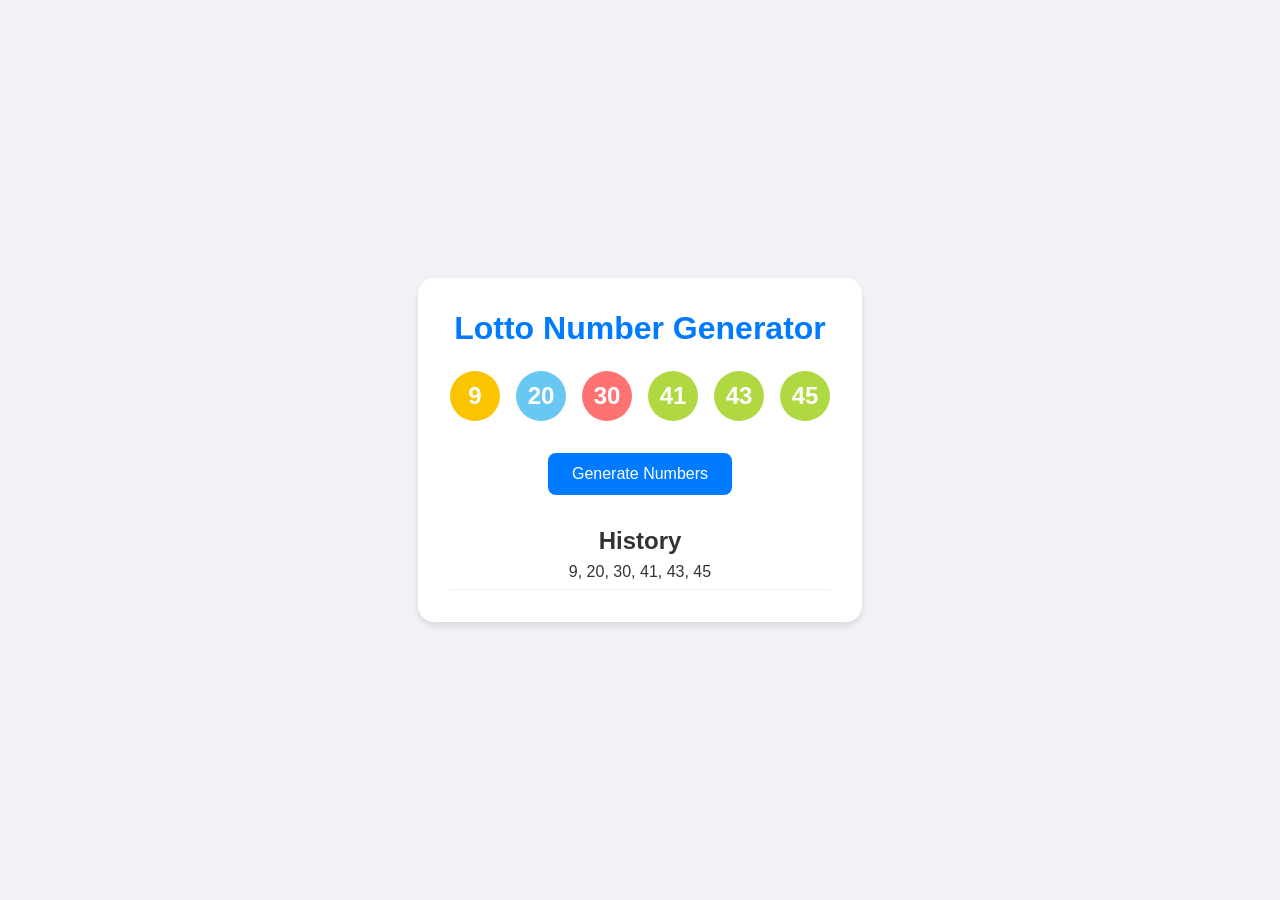
==== index.html @ bb6520f1 "Implement Lotto Number Generator and add blueprint" ====
<!DOCTYPE html>
<html lang="en">
<head>
    <meta charset="UTF-8">
    <meta name="viewport" content="width=device-width, initial-scale=1.0">
    <title>Lotto Number Generator</title>
    <link rel="stylesheet" href="style.css">
</head>
<body>
    <div class="container">
        <h1>Lotto Number Generator</h1>
        <div class="number-display">
            <lotto-numbers></lotto-numbers>
        </div>
        <button id="generate-btn">Generate Numbers</button>
        <div class="history">
            <h2>History</h2>
            <ul id="history-list"></ul>
        </div>
    </div>
    <script src="main.js"></script>
</body>
</html>
---- style.css ----
* {
    box-sizing: border-box;
    margin: 0;
    padding: 0;
}

body {
    font-family: sans-serif;
    background-color: #f0f2f5;
    color: #333;
    display: flex;
    justify-content: center;
    align-items: center;
    min-height: 100vh;
}

.container {
    background-color: #fff;
    padding: 2rem;
    border-radius: 1rem;
    box-shadow: 0 4px 6px rgba(0, 0, 0, 0.1);
    text-align: center;
}

h1 {
    margin-bottom: 1.5rem;
    color: #007bff;
}

.number-display {
    display: flex;
    justify-content: center;
    margin-bottom: 2rem;
}

#generate-btn {
    background-color: #007bff;
    color: #fff;
    border: none;
    padding: 0.75rem 1.5rem;
    border-radius: 0.5rem;
    font-size: 1rem;
    cursor: pointer;
    transition: background-color 0.3s ease;
}

#generate-btn:hover {
    background-color: #0056b3;
}

.history {
    margin-top: 2rem;
}

#history-list {
    list-style: none;
    padding: 0;
    max-height: 200px;
    overflow-y: auto;
}

#history-list li {
    padding: 0.5rem;
    border-bottom: 1px solid #eee;
}

@media (max-width: 480px) {
    .container {
        padding: 1.5rem;
    }
}
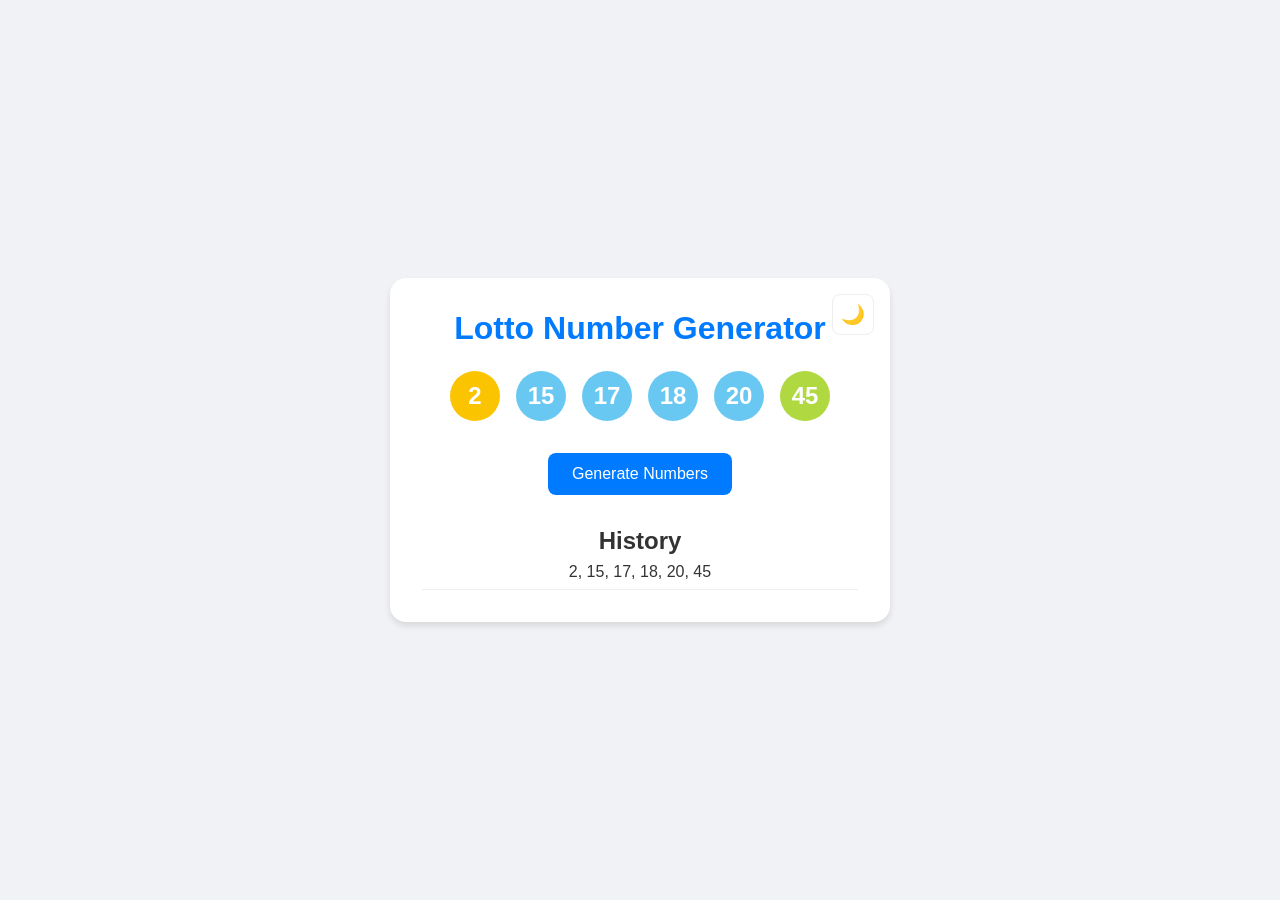
==== commit 934369a2: "feat: add dark/light mode toggle with persistence" ====
--- a/index.html
+++ b/index.html
@@ -8,6 +8,7 @@
 </head>
 <body>
     <div class="container">
+        <button id="theme-toggle" aria-label="Toggle dark mode">🌙</button>
         <h1>Lotto Number Generator</h1>
         <div class="number-display">
             <lotto-numbers></lotto-numbers>
--- a/style.css
+++ b/style.css
@@ -1,3 +1,23 @@
+:root {
+    --bg-color: #f0f2f5;
+    --text-color: #333;
+    --container-bg: #fff;
+    --primary-color: #007bff;
+    --primary-hover: #0056b3;
+    --border-color: #eee;
+    --shadow-color: rgba(0, 0, 0, 0.1);
+}
+
+.dark-mode {
+    --bg-color: #18191a;
+    --text-color: #e4e6eb;
+    --container-bg: #242526;
+    --primary-color: #4da3ff;
+    --primary-hover: #357abd;
+    --border-color: #3e4042;
+    --shadow-color: rgba(0, 0, 0, 0.3);
+}
+
 * {
     box-sizing: border-box;
     margin: 0;
@@ -6,25 +26,29 @@
 
 body {
     font-family: sans-serif;
-    background-color: #f0f2f5;
-    color: #333;
+    background-color: var(--bg-color);
+    color: var(--text-color);
     display: flex;
     justify-content: center;
     align-items: center;
     min-height: 100vh;
+    transition: background-color 0.3s, color 0.3s;
 }
 
 .container {
-    background-color: #fff;
+    background-color: var(--container-bg);
     padding: 2rem;
     border-radius: 1rem;
-    box-shadow: 0 4px 6px rgba(0, 0, 0, 0.1);
+    box-shadow: 0 4px 6px var(--shadow-color);
     text-align: center;
+    position: relative;
+    max-width: 500px;
+    width: 90%;
 }
 
 h1 {
     margin-bottom: 1.5rem;
-    color: #007bff;
+    color: var(--primary-color);
 }
 
 .number-display {
@@ -34,7 +58,7 @@
 }
 
 #generate-btn {
-    background-color: #007bff;
+    background-color: var(--primary-color);
     color: #fff;
     border: none;
     padding: 0.75rem 1.5rem;
@@ -45,7 +69,7 @@
 }
 
 #generate-btn:hover {
-    background-color: #0056b3;
+    background-color: var(--primary-hover);
 }
 
 .history {
@@ -61,7 +85,23 @@
 
 #history-list li {
     padding: 0.5rem;
-    border-bottom: 1px solid #eee;
+    border-bottom: 1px solid var(--border-color);
+}
+
+#theme-toggle {
+    position: absolute;
+    top: 1rem;
+    right: 1rem;
+    background: none;
+    border: 1px solid var(--border-color);
+    padding: 0.5rem;
+    border-radius: 0.5rem;
+    cursor: pointer;
+    color: var(--text-color);
+    font-size: 1.2rem;
+    display: flex;
+    align-items: center;
+    justify-content: center;
 }
 
 @media (max-width: 480px) {
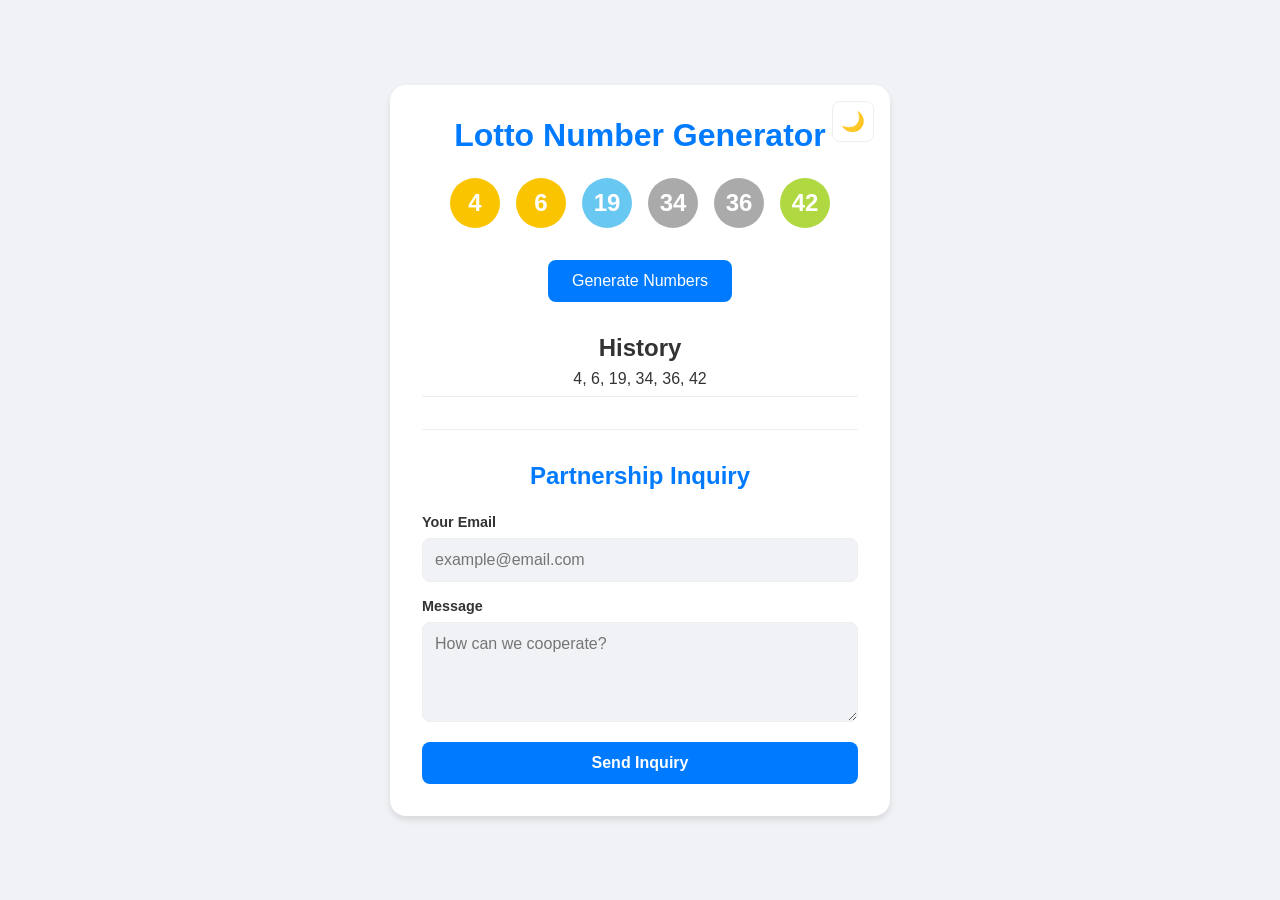
==== commit 3ebbc97a: "feat: add Formspree partnership inquiry form" ====
--- a/index.html
+++ b/index.html
@@ -18,6 +18,20 @@
             <h2>History</h2>
             <ul id="history-list"></ul>
         </div>
+        <div class="contact-form">
+            <h2>Partnership Inquiry</h2>
+            <form action="https://formspree.io/f/your-form-id" method="POST">
+                <div class="form-group">
+                    <label for="email">Your Email</label>
+                    <input type="email" id="email" name="email" required placeholder="example@email.com">
+                </div>
+                <div class="form-group">
+                    <label for="message">Message</label>
+                    <textarea id="message" name="message" required placeholder="How can we cooperate?"></textarea>
+                </div>
+                <button type="submit" class="submit-btn">Send Inquiry</button>
+            </form>
+        </div>
     </div>
     <script src="main.js"></script>
 </body>
--- a/style.css
+++ b/style.css
@@ -88,6 +88,64 @@
     border-bottom: 1px solid var(--border-color);
 }
 
+.contact-form {
+    margin-top: 2rem;
+    padding-top: 2rem;
+    border-top: 1px solid var(--border-color);
+    text-align: left;
+}
+
+.contact-form h2 {
+    text-align: center;
+    margin-bottom: 1.5rem;
+    color: var(--primary-color);
+}
+
+.form-group {
+    margin-bottom: 1rem;
+}
+
+.form-group label {
+    display: block;
+    margin-bottom: 0.5rem;
+    font-weight: bold;
+    font-size: 0.9rem;
+}
+
+.form-group input,
+.form-group textarea {
+    width: 100%;
+    padding: 0.75rem;
+    border: 1px solid var(--border-color);
+    border-radius: 0.5rem;
+    background-color: var(--bg-color);
+    color: var(--text-color);
+    font-family: inherit;
+    font-size: 1rem;
+}
+
+.form-group textarea {
+    height: 100px;
+    resize: vertical;
+}
+
+.submit-btn {
+    width: 100%;
+    background-color: var(--primary-color);
+    color: #fff;
+    border: none;
+    padding: 0.75rem;
+    border-radius: 0.5rem;
+    font-size: 1rem;
+    cursor: pointer;
+    transition: background-color 0.3s;
+    font-weight: bold;
+}
+
+.submit-btn:hover {
+    background-color: var(--primary-hover);
+}
+
 #theme-toggle {
     position: absolute;
     top: 1rem;
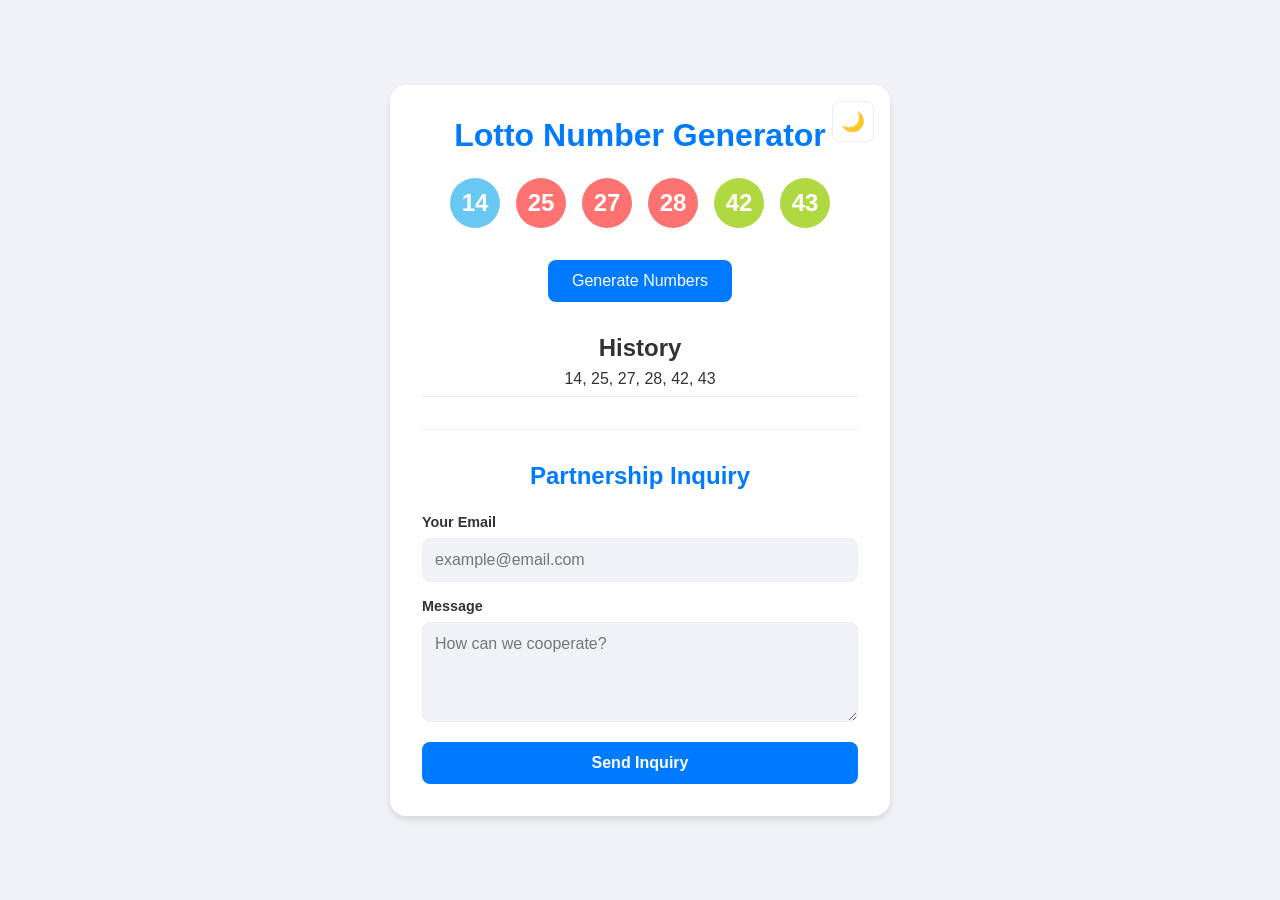
==== commit 2ee75b22: "fix: update Formspree endpoint URL" ====
--- a/index.html
+++ b/index.html
@@ -20,7 +20,7 @@
         </div>
         <div class="contact-form">
             <h2>Partnership Inquiry</h2>
-            <form action="https://formspree.io/f/your-form-id" method="POST">
+            <form action="https://formspree.io/f/mvzyprjo" method="POST">
                 <div class="form-group">
                     <label for="email">Your Email</label>
                     <input type="email" id="email" name="email" required placeholder="example@email.com">
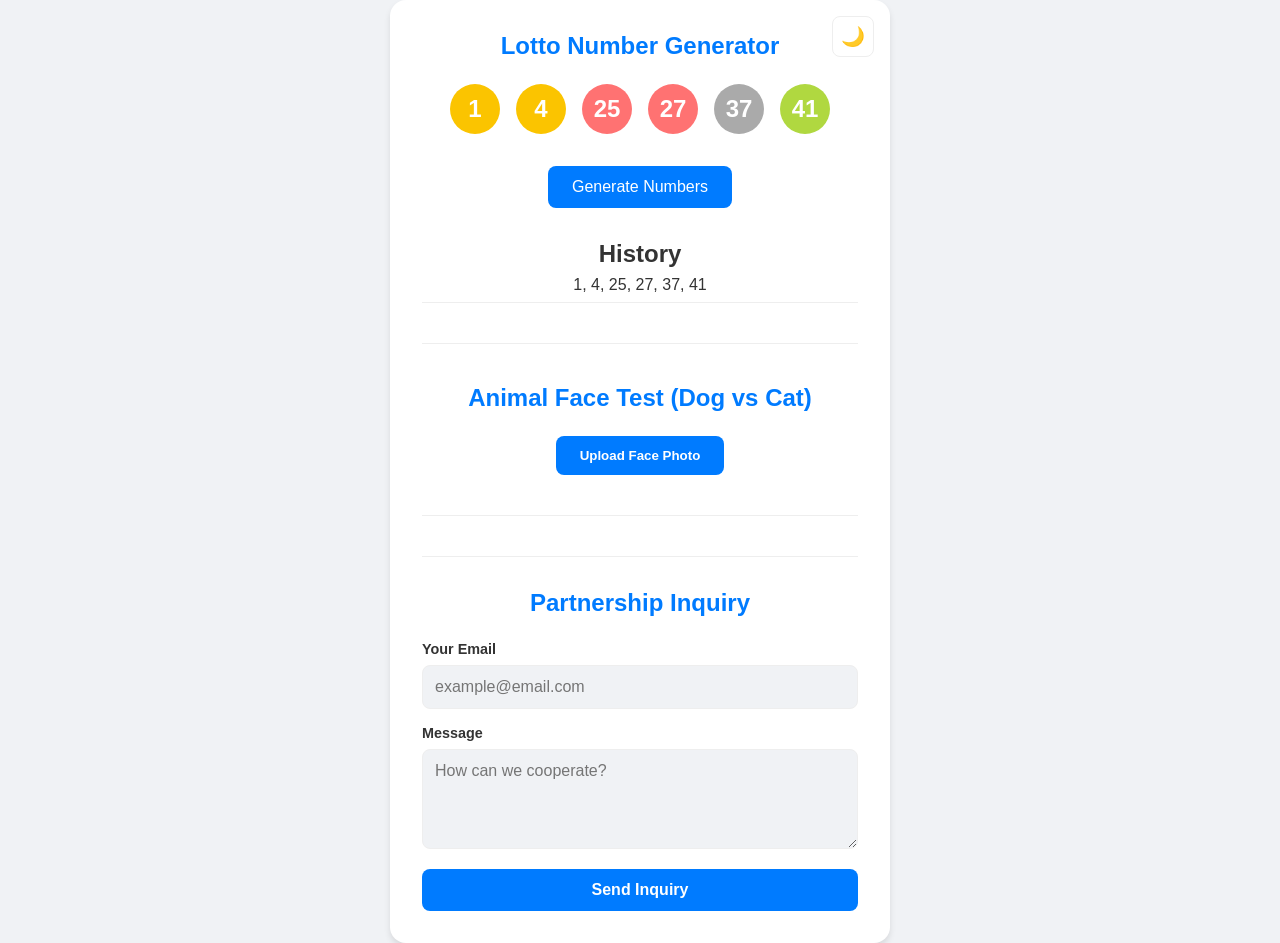
==== commit 6a430955: "feat: add Animal Face Test (Dog vs Cat) using Teachable Machine" ====
--- a/index.html
+++ b/index.html
@@ -5,20 +5,46 @@
     <meta name="viewport" content="width=device-width, initial-scale=1.0">
     <title>Lotto Number Generator</title>
     <link rel="stylesheet" href="style.css">
+    <script src="https://cdn.jsdelivr.net/npm/@tensorflow/tfjs@latest/dist/tf.min.js"></script>
+    <script src="https://cdn.jsdelivr.net/npm/@teachablemachine/image@latest/dist/teachablemachine-image.min.js"></script>
 </head>
 <body>
     <div class="container">
         <button id="theme-toggle" aria-label="Toggle dark mode">🌙</button>
-        <h1>Lotto Number Generator</h1>
-        <div class="number-display">
-            <lotto-numbers></lotto-numbers>
-        </div>
-        <button id="generate-btn">Generate Numbers</button>
-        <div class="history">
-            <h2>History</h2>
-            <ul id="history-list"></ul>
-        </div>
-        <div class="contact-form">
+        
+        <section class="lotto-section">
+            <h1>Lotto Number Generator</h1>
+            <div class="number-display">
+                <lotto-numbers></lotto-numbers>
+            </div>
+            <button id="generate-btn">Generate Numbers</button>
+            <div class="history">
+                <h2>History</h2>
+                <ul id="history-list"></ul>
+            </div>
+        </section>
+
+        <section class="animal-test-section">
+            <hr class="section-divider">
+            <h1>Animal Face Test (Dog vs Cat)</h1>
+            <div class="upload-area">
+                <input type="file" id="image-upload" accept="image/*" hidden>
+                <button id="upload-btn">Upload Face Photo</button>
+                <div id="image-preview-container" class="hidden">
+                    <img id="face-preview" src="" alt="Face Preview">
+                </div>
+            </div>
+            <div id="result-container" class="hidden">
+                <h2 id="prediction-text">Analyzing...</h2>
+                <div class="progress-bars" id="label-container">
+                    <!-- Results will be injected here -->
+                </div>
+            </div>
+        </section>
+
+        <section class="contact-section">
+            <hr class="section-divider">
+            <div class="contact-form">
             <h2>Partnership Inquiry</h2>
             <form action="https://formspree.io/f/mvzyprjo" method="POST">
                 <div class="form-group">
--- a/style.css
+++ b/style.css
@@ -160,6 +160,98 @@
     display: flex;
     align-items: center;
     justify-content: center;
+    z-index: 10;
+}
+
+.section-divider {
+    margin: 2.5rem 0;
+    border: none;
+    border-top: 1px solid var(--border-color);
+}
+
+.animal-test-section {
+    margin-top: 1rem;
+}
+
+.upload-area {
+    margin: 1.5rem 0;
+}
+
+#upload-btn {
+    background-color: var(--primary-color);
+    color: #fff;
+    border: none;
+    padding: 0.75rem 1.5rem;
+    border-radius: 0.5rem;
+    cursor: pointer;
+    font-weight: bold;
+}
+
+#image-preview-container {
+    margin-top: 1.5rem;
+    display: flex;
+    justify-content: center;
+}
+
+#face-preview {
+    max-width: 100%;
+    max-height: 300px;
+    border-radius: 1rem;
+    box-shadow: 0 4px 10px var(--shadow-color);
+}
+
+.hidden {
+    display: none !important;
+}
+
+#result-container {
+    margin-top: 2rem;
+}
+
+#prediction-text {
+    margin-bottom: 1.5rem;
+    font-size: 1.25rem;
+}
+
+.progress-bars {
+    display: flex;
+    flex-direction: column;
+    gap: 1rem;
+}
+
+.bar-container {
+    background-color: var(--bg-color);
+    border-radius: 1rem;
+    height: 25px;
+    width: 100%;
+    position: relative;
+    overflow: hidden;
+}
+
+.bar-fill {
+    height: 100%;
+    background-color: var(--primary-color);
+    transition: width 0.5s ease-out;
+}
+
+.bar-label {
+    position: absolute;
+    top: 50%;
+    left: 10px;
+    transform: translateY(-50%);
+    font-size: 0.8rem;
+    font-weight: bold;
+    color: var(--text-color);
+}
+
+.bar-percent {
+    position: absolute;
+    top: 50%;
+    right: 10px;
+    transform: translateY(-50%);
+    font-size: 0.8rem;
+    font-weight: bold;
+    color: var(--text-color);
 }
 
 @media (max-width: 480px) {
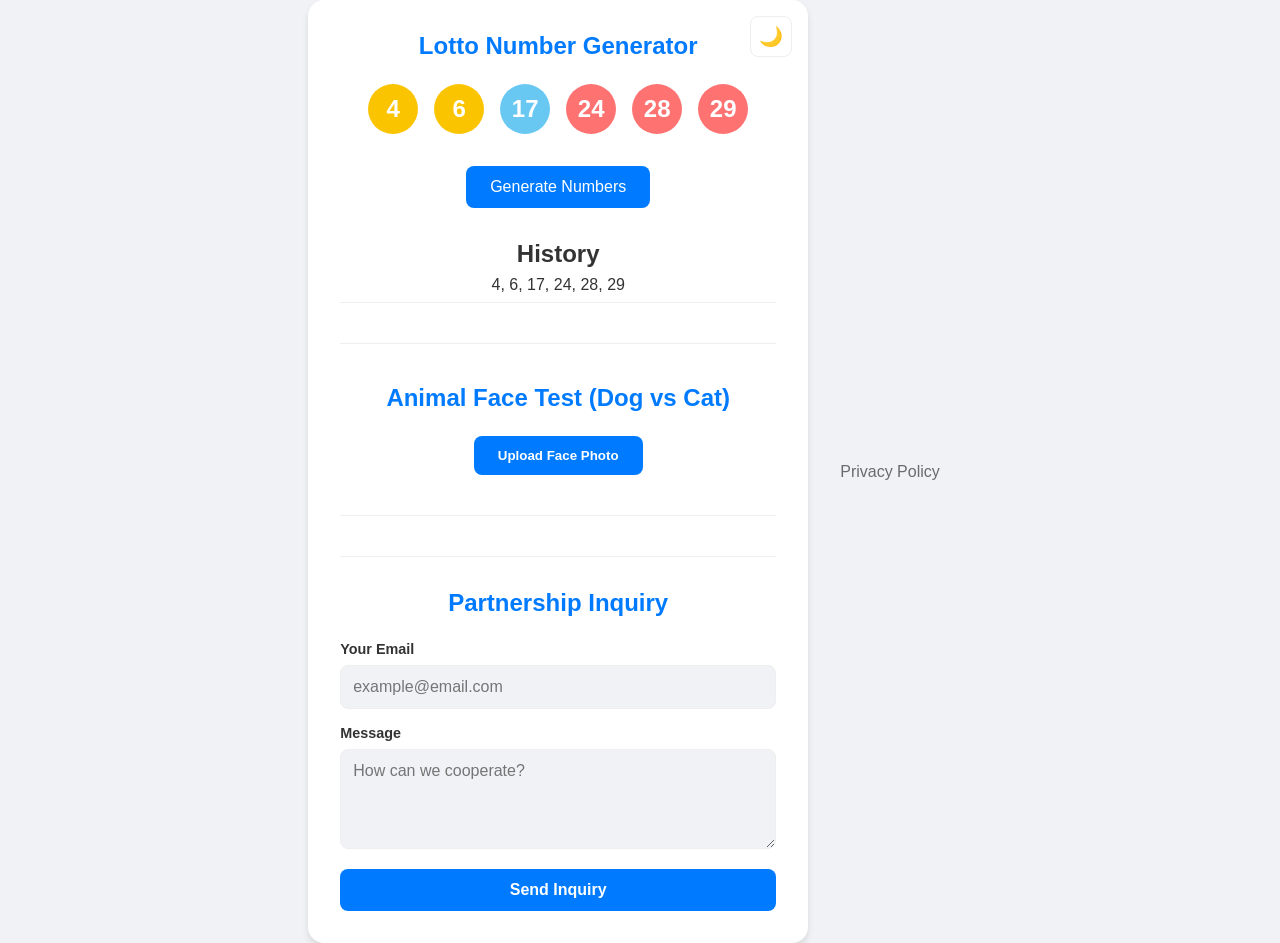
==== commit 1e7b73bb: "feat: integrate Google AdSense, Analytics (gtag.js), and fix layout issues" ====
--- a/index.html
+++ b/index.html
@@ -3,6 +3,20 @@
 <head>
     <meta charset="UTF-8">
     <meta name="viewport" content="width=device-width, initial-scale=1.0">
+    <!-- Google AdSense Verification -->
+    <meta name="google-adsense-account" content="pub-8177617429120464">
+    <script async src="https://pagead2.googlesyndication.com/pagead/js/adsbygoogle.js?client=ca-pub-8177617429120464" crossorigin="anonymous"></script>
+    
+    <!-- Google tag (gtag.js) -->
+    <script async src="https://www.googletagmanager.com/gtag/js?id=G-5HNBLHYEDS"></script>
+    <script>
+      window.dataLayer = window.dataLayer || [];
+      function gtag(){dataLayer.push(arguments);}
+      gtag('js', new Date());
+
+      gtag('config', 'G-5HNBLHYEDS');
+    </script>
+    
     <title>Lotto Number Generator</title>
     <link rel="stylesheet" href="style.css">
     <script src="https://cdn.jsdelivr.net/npm/@tensorflow/tfjs@latest/dist/tf.min.js"></script>
@@ -59,6 +73,9 @@
             </form>
         </div>
     </div>
+    <footer style="text-align: center; padding: 2rem; opacity: 0.7;">
+        <a href="privacy.html" style="color: inherit; text-decoration: none;">Privacy Policy</a>
+    </footer>
     <script src="main.js"></script>
 </body>
 </html>
--- a/style.css
+++ b/style.css
@@ -169,6 +169,29 @@
     border-top: 1px solid var(--border-color);
 }
 
+.ad-container {
+    margin: 1.5rem 0;
+    min-height: 100px;
+    display: flex;
+    justify-content: center;
+    align-items: center;
+    background-color: rgba(0, 0, 0, 0.02);
+    border-radius: 0.5rem;
+    overflow: hidden;
+}
+
+.dark-mode .ad-container {
+    background-color: rgba(255, 255, 255, 0.05);
+}
+
+.top-ad {
+    margin-bottom: 2rem;
+}
+
+.middle-ad {
+    margin: 2.5rem 0;
+}
+
 .animal-test-section {
     margin-top: 1rem;
 }
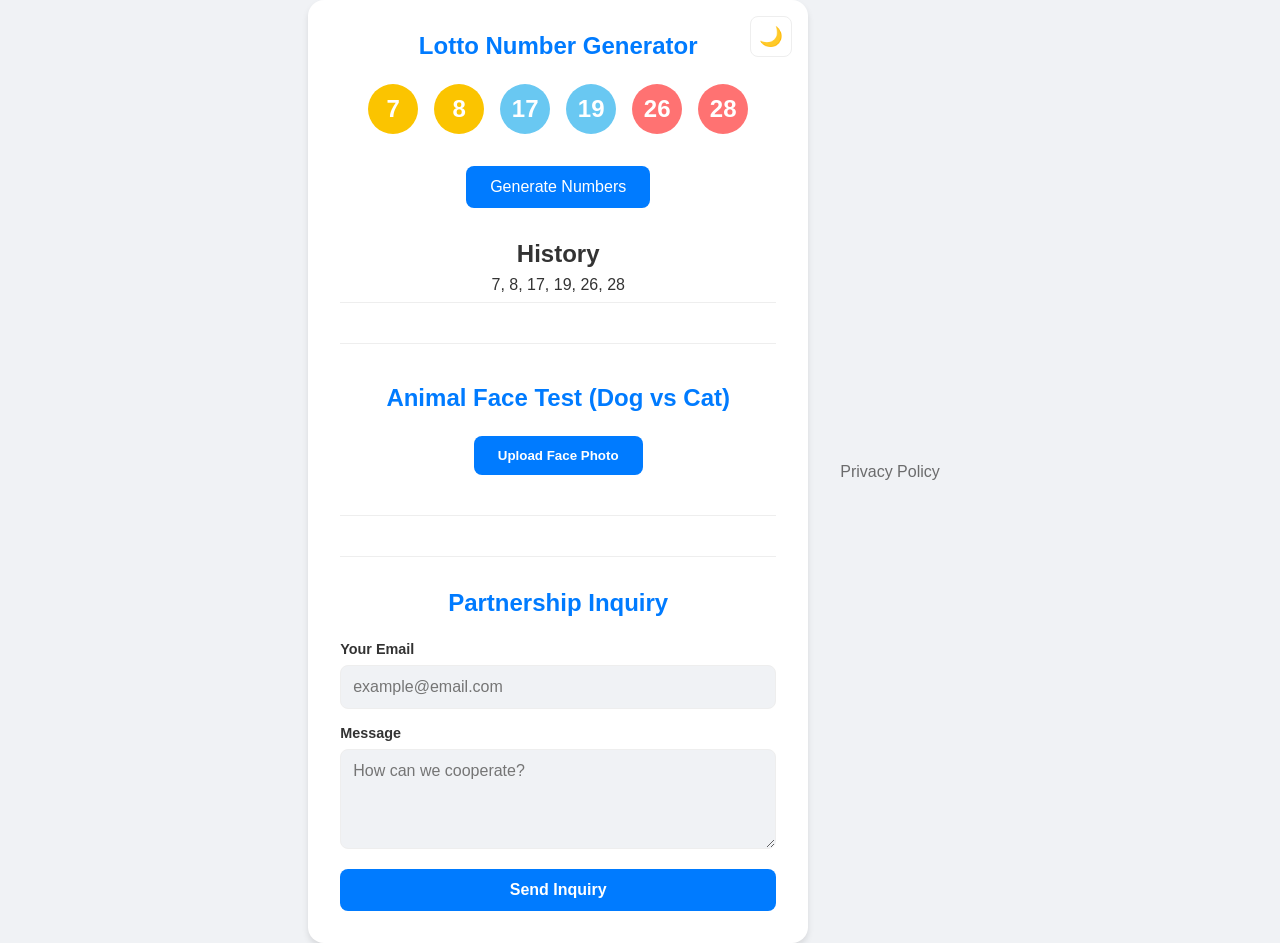
==== commit 28c2fd3a: "feat: add Microsoft Clarity tracking script" ====
--- a/index.html
+++ b/index.html
@@ -15,6 +15,15 @@
       gtag('js', new Date());
 
       gtag('config', 'G-5HNBLHYEDS');
+    </script>
+    
+    <!-- Microsoft Clarity -->
+    <script type="text/javascript">
+        (function(c,l,a,r,i,t,y){
+            c[a]=c[a]||function(){(c[a].q=c[a].q||[]).push(arguments)};
+            t=l.createElement(r);t.async=1;t.src="https://www.clarity.ms/tag/"+i;
+            y=l.getElementsByTagName(r)[0];y.parentNode.insertBefore(t,y);
+        })(window, document, "clarity", "script", "wshq7r8xs3");
     </script>
     
     <title>Lotto Number Generator</title>
